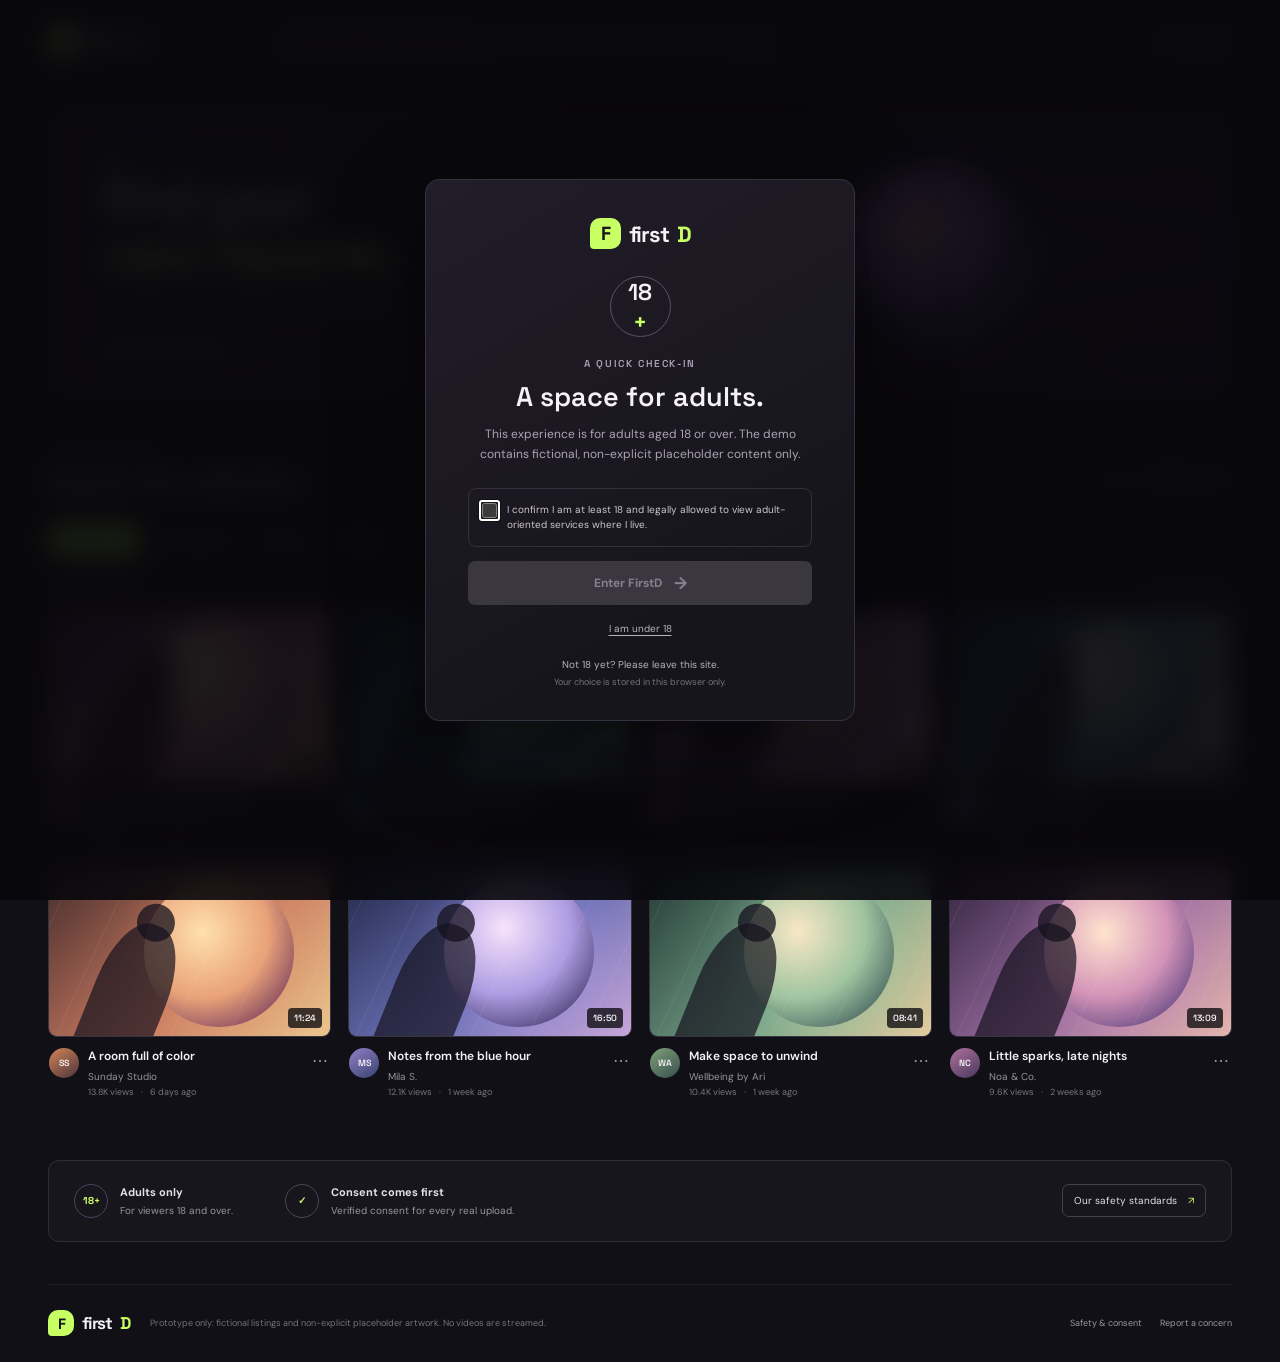
==== firstd-website/index.html @ 81fa3e2a "Deploy FirstD prototype to GitHub Pages Co-authored-by: Copilot App <223556219+Copilot@users.noreply" ====
<!doctype html>
<html lang="en">
<head>
  <meta charset="utf-8">
  <meta name="viewport" content="width=device-width, initial-scale=1">
  <meta name="theme-color" content="#111016">
  <meta name="description" content="FirstD is an original adult-oriented discovery site prototype with fictional, non-explicit demo listings.">
  <title>FirstD — Find your next favorite</title>
  <link rel="stylesheet" href="styles.css">
  <script src="app.js" defer></script>
</head>
<body>
  <header class="topbar">
    <a class="brand" href="#" aria-label="FirstD home"><span class="brand-mark">F</span>first<span class="accent">D</span></a>
    <form class="search" id="search-form" role="search">
      <label class="sr-only" for="search">Search the collection</label>
      <input id="search" type="search" placeholder="Search videos, creators, tags..." autocomplete="off">
      <button aria-label="Search" type="submit">⌕</button>
    </form>
    <button class="upload" id="upload-open" type="button"><span aria-hidden="true">＋</span> Upload</button>
  </header>

  <main>
    <section class="hero">
      <div class="hero-copy">
        <p class="eyebrow"><span class="status-dot"></span> YOUR SPACE, YOUR PACE</p>
        <h1>Find your<br><span class="accent">next favorite.</span></h1>
        <p>A fresh way to explore. Made for curiosity, built around choice.</p>
        <a class="hero-link" href="#discover">Explore the collection <span aria-hidden="true">↘</span></a>
      </div>
      <div class="hero-art" aria-hidden="true"><div class="disc"></div><i>✦</i></div>
      <div class="hero-note">A PLACE TO EXPLORE<br><span>AT YOUR OWN PACE</span></div>
    </section>

    <section id="discover" class="collection">
      <div class="section-title">
        <div><p class="eyebrow">CURATED FOR YOU</p><h2>Explore the collection</h2></div>
        <label class="sort">Sort by
          <select id="sort">
            <option value="popular">Popular</option>
            <option value="newest">Newest</option>
            <option value="title">A–Z</option>
          </select>
        </label>
      </div>
      <nav id="categories" class="categories" aria-label="Filter by category">
        <button class="chip active" aria-pressed="true" data-category="All">For you <span>08</span></button>
        <button class="chip" aria-pressed="false" data-category="Atmosphere">Atmosphere</button>
        <button class="chip" aria-pressed="false" data-category="Stories">Stories</button>
        <button class="chip" aria-pressed="false" data-category="Lifestyle">Lifestyle</button>
        <button class="chip" aria-pressed="false" data-category="Creators">Creators</button>
        <button class="chip" aria-pressed="false" data-category="Wellness">Wellness</button>
      </nav>
      <div class="result-line"><span id="result-count" aria-live="polite"></span><span class="demo-tag">● DEMO LIBRARY</span></div>
      <div class="grid" id="grid"></div>
      <div class="empty" id="empty" hidden>
        <span aria-hidden="true">⌕</span><h3>No matches this time</h3>
        <p>Try another search or choose a different category.</p><button class="link-button" id="clear">Clear filters</button>
      </div>
    </section>

    <section class="trust" aria-label="Community standards">
      <div><span class="trust-icon">18+</span><p><strong>Adults only</strong><br>For viewers 18 and over.</p></div>
      <div><span class="trust-icon">✓</span><p><strong>Consent comes first</strong><br>Verified consent for every real upload.</p></div>
      <button class="outline-button" id="standards-open" type="button">Our safety standards <span>↗</span></button>
    </section>
  </main>

  <footer>
    <a class="brand footer-brand" href="#"><span class="brand-mark">F</span>first<span class="accent">D</span></a>
    <p>Prototype only: fictional listings and non-explicit placeholder artwork. No videos are streamed.</p>
    <div><button id="footer-standards" type="button">Safety &amp; consent</button><button id="footer-report" type="button">Report a concern</button></div>
  </footer>

  <div class="age-backdrop" id="age-gate" role="dialog" aria-modal="true" aria-labelledby="age-title">
    <div class="age-card">
      <a class="brand" href="#"><span class="brand-mark">F</span>first<span class="accent">D</span></a>
      <div class="age-symbol">18<span>+</span></div>
      <p class="eyebrow accent">A QUICK CHECK-IN</p>
      <h2 id="age-title">A space for adults.</h2>
      <p class="age-copy">This experience is for adults aged 18 or over. The demo contains fictional, non-explicit placeholder content only.</p>
      <label class="age-check"><input id="age-check" type="checkbox"><span>I confirm I am at least 18 and legally allowed to view adult-oriented services where I live.</span></label>
      <button class="primary" id="age-enter" type="button" disabled>Enter FirstD <span>→</span></button>
      <button class="decline" id="age-decline" type="button">I am under 18</button>
      <p class="age-exit">Not 18 yet? Please leave this site.</p>
      <p class="age-privacy">Your choice is stored in this browser only.</p>
    </div>
  </div>

  <div class="age-backdrop" id="blocked-gate" role="dialog" aria-modal="true" aria-labelledby="blocked-title" hidden>
    <div class="age-card">
      <a class="brand" href="#"><span class="brand-mark">F</span>first<span class="accent">D</span></a>
      <div class="age-symbol">18<span>+</span></div>
      <h2 id="blocked-title">This space is for adults.</h2>
      <p class="age-copy">You need to confirm that you are 18 or over to continue.</p>
      <button class="primary" id="return-age" type="button">Return to age check <span>→</span></button>
    </div>
  </div>

  <dialog class="dialog video-dialog" id="video-dialog" aria-labelledby="detail-title">
    <form method="dialog"><button class="close" aria-label="Close">×</button></form>
    <div class="player" id="player"><span class="play-icon">▶</span><span class="player-label">NON-EXPLICIT DEMO PREVIEW</span></div>
    <div class="detail">
      <div class="detail-line"><span id="detail-category"></span><span id="detail-duration"></span></div>
      <h2 id="detail-title"></h2><p id="detail-creator" class="detail-creator"></p>
      <p id="detail-description" class="description"></p>
      <div class="detail-actions"><button class="outline-button" id="detail-report" type="button">⚑ Report this listing</button><span>Sample listing · no media is streamed</span></div>
    </div>
  </dialog>

  <dialog class="dialog form-dialog" id="report-dialog" aria-labelledby="report-title">
    <form method="dialog"><button class="close" aria-label="Close">×</button></form>
    <p class="eyebrow accent">COMMUNITY SAFETY</p><h2 id="report-title">Report a concern</h2>
    <p class="intro">Tell us why this listing needs attention. Reports help keep a community safe.</p>
    <form id="report-form">
      <label for="report-reason">Reason for report</label>
      <select id="report-reason" required>
        <option value="">Choose a reason</option>
        <option>Non-consensual or intimate content</option>
        <option>Person may be under 18</option>
        <option>Copyright or ownership concern</option>
        <option>Misleading or harmful listing</option>
        <option>Other safety concern</option>
      </select>
      <label for="report-details">Additional details <span>(optional)</span></label>
      <textarea id="report-details" rows="3" maxlength="500" placeholder="Share only information relevant to your report."></textarea>
      <p class="form-note">Prototype only: the report stays in your browser and is not sent to a moderation team.</p>
      <button class="primary" type="submit">Submit demo report</button>
    </form>
  </dialog>

  <dialog class="dialog form-dialog" id="upload-dialog" aria-labelledby="upload-title">
    <form method="dialog"><button class="close" aria-label="Close">×</button></form>
    <p class="eyebrow accent">CREATOR SAFETY</p><h2 id="upload-title">Before you share</h2>
    <p class="intro">Uploads are not enabled in this prototype. Any future user-upload platform should require:</p>
    <ul class="standards-list">
      <li><strong>Everyone depicted is 18+.</strong> Reliably verify age before publication.</li>
      <li><strong>Documented informed consent</strong> from every person shown, including permission to distribute.</li>
      <li><strong>Ownership or a valid license</strong> for every submitted work.</li>
      <li><strong>Clear, prompt reporting and takedown</strong> for illegal or non-consensual content.</li>
    </ul>
    <p class="form-note">This demo does not accept, store, or publish uploads. A real service needs robust age and consent checks plus staffed moderation before launch.</p>
    <button class="primary" id="upload-close" type="button">I understand</button>
  </dialog>

  <dialog class="dialog form-dialog" id="standards-dialog" aria-labelledby="standards-title">
    <form method="dialog"><button class="close" aria-label="Close">×</button></form>
    <p class="eyebrow accent">FIRSTD COMMUNITY</p><h2 id="standards-title">Safety, consent &amp; reporting</h2>
    <p class="intro">A responsible user-upload platform puts people first. This prototype is designed around these standards:</p>
    <ul class="standards-list">
      <li><strong>Adults only:</strong> verify age for all creators and everyone depicted; no minors, ever.</li>
      <li><strong>Explicit consent:</strong> documented permission to record and distribute from every person depicted.</li>
      <li><strong>Respect ownership:</strong> uploaders own or have permission to publish submissions.</li>
      <li><strong>Easy reporting:</strong> clear, accessible channels for urgent safety and takedown concerns.</li>
      <li><strong>Active moderation:</strong> trained human review, timely escalation, and transparent decisions.</li>
    </ul>
    <p class="form-note">No uploads, real videos, or moderation backend are connected to this demo.</p>
    <button class="primary" id="standards-close" type="button">Got it</button>
  </dialog>
  <div class="toast" id="toast" role="status" aria-live="polite"></div>
</body>
</html>
---- firstd-website/styles.css ----
@import url("https://fonts.googleapis.com/css2?family=DM+Sans:wght@400;500;600;700&family=Space+Grotesk:wght@400;500;600;700&display=swap");

:root{color-scheme:dark;--bg:#111016;--surface:#19171f;--raised:#211e28;--line:#302d38;--muted:#9995a2;--text:#f4f1f7;--lime:#c8ff63;--purple:#9c78ff;--sans:"DM Sans","Segoe UI",sans-serif;--display:"Space Grotesk","Segoe UI",sans-serif}
*{box-sizing:border-box}html{scroll-behavior:smooth}body{margin:0;padding:0 48px;background:var(--bg);color:var(--text);font:14px var(--sans)}button,input,select,textarea{font:inherit;color:inherit}button,a,select{ -webkit-tap-highlight-color:transparent}button{cursor:pointer}a{color:inherit;text-decoration:none}.accent{color:var(--lime)}.sr-only{position:absolute;width:1px;height:1px;padding:0;margin:-1px;overflow:hidden;clip:rect(0,0,0,0);white-space:nowrap;border:0}
body>header,main,footer{max-width:1344px;margin-left:auto;margin-right:auto}
.topbar{min-height:82px;display:grid;grid-template-columns:190px minmax(220px,510px) 1fr;gap:32px;align-items:center;border-bottom:1px solid rgba(255,255,255,.06)}
.brand{display:inline-flex;align-items:center;gap:8px;width:max-content;font:700 22px var(--display);letter-spacing:-1.2px}.brand-mark{display:grid;place-items:center;width:31px;height:31px;border-radius:10px 10px 10px 4px;background:var(--lime);color:#17151d;font:700 19px var(--display)}
.search{position:relative}.search input{width:100%;height:44px;padding:0 47px 0 16px;border:1px solid #302d37;border-radius:8px;background:#1a1820;outline:none}.search input:focus{border-color:#8875b2}.search input::placeholder{color:#77727f}.search button{position:absolute;right:5px;top:4px;width:35px;height:35px;border:0;background:none;color:#aaa5b1;font-size:27px}
.upload{justify-self:end;border:0;background:none;color:#ddd9e3;font-weight:600}.upload:hover{color:var(--lime)}.upload span{margin-right:6px;color:var(--lime);font-size:20px;vertical-align:-1px}
.hero{position:relative;display:flex;align-items:center;min-height:285px;margin:27px auto 48px;padding:38px 54px;overflow:hidden;isolation:isolate;border:1px solid #2e2939;border-radius:15px;background:radial-gradient(ellipse at 76% 48%,rgba(137,96,197,.24),transparent 38%),linear-gradient(110deg,#221e2b,#1a1721 62%,#211b2b)}
.hero-copy{z-index:2}.eyebrow{margin:0 0 12px;color:#aaa2b7;font:600 10px var(--display);letter-spacing:1.6px}.status-dot{display:inline-block;width:7px;height:7px;margin-right:8px;border-radius:50%;background:var(--lime);box-shadow:0 0 13px #c8ff6380}
.hero h1{margin:0;font:600 clamp(36px,4.2vw,50px)/1.1 var(--display);letter-spacing:-2.4px}.hero-copy>p:not(.eyebrow){margin:14px 0 21px;color:#aaa5b2;font-size:13px}.hero-link{font-size:12px;font-weight:600}.hero-link span{margin-left:12px;color:var(--lime);font-size:18px}
.hero-art{position:absolute;inset:0 0 0 46%;overflow:hidden}.disc{position:absolute;top:50%;left:54%;width:180px;height:180px;transform:translate(-50%,-50%);border:1px solid #b5a2d633;border-radius:50%;background:radial-gradient(circle at 41% 36%,#f6c98d 0 4%,#c883e1 19%,#7255ad 48%,#282438 69%,#a68eff 71%,#6b5793 73%,#201d2a 76%);box-shadow:0 0 50px #a682ff33}.disc:after{content:"";position:absolute;top:50%;left:50%;width:18px;height:18px;transform:translate(-50%,-50%);border:5px solid #574179;border-radius:50%;background:#e8d9ff}.hero-art:before,.hero-art:after{content:"";position:absolute;top:50%;left:54%;width:350px;height:150px;transform:translate(-50%,-50%) rotate(36deg);border:1px solid #c8ff6324;border-radius:50%}.hero-art:after{width:410px;height:210px;transform:translate(-50%,-50%) rotate(-53deg);border-color:#cab2ff20}.hero-art i{position:absolute;top:23%;left:21%;color:var(--lime);font-size:18px}.hero-note{position:absolute;right:24px;bottom:20px;color:#aaa2b7;font:600 8px/1.7 var(--display);letter-spacing:1.3px;text-align:right}.hero-note span{color:#696473}
.section-title{display:flex;justify-content:space-between;align-items:end}.section-title .eyebrow{margin-bottom:7px}.section-title h2{margin:0;font:600 25px var(--display);letter-spacing:-.8px}.sort{display:flex;align-items:center;gap:9px;padding-bottom:3px;color:var(--muted);font-size:11px}.sort select{min-width:92px;padding:8px 10px;border:1px solid var(--line);border-radius:7px;background:var(--surface);font-size:11px}
.categories{display:flex;gap:9px;margin:25px 0 22px;padding-bottom:3px;overflow-x:auto;scrollbar-width:none}.categories::-webkit-scrollbar{display:none}.chip{flex:0 0 auto;padding:9px 14px;border:1px solid #302d37;border-radius:8px;background:transparent;color:#aaa6b1;font-size:11px}.chip:hover{border-color:#777083;color:var(--text)}.chip.active{border-color:var(--lime);background:var(--lime);color:#171a10;font-weight:700}.chip span{margin-left:5px;opacity:.65;font-size:9px}
.result-line{display:flex;justify-content:space-between;align-items:center;margin:0 1px 14px;color:#9d99a5;font-size:11px}.result-line span:first-child{margin:0}.demo-tag{font:600 9px var(--display);letter-spacing:1px}.demo-tag:first-letter{color:var(--lime)}
.grid{display:grid;grid-template-columns:repeat(4,minmax(0,1fr));gap:26px 17px}.card{min-width:0;cursor:pointer}.thumbnail{position:relative;aspect-ratio:1.67/1;overflow:hidden;border:1px solid #ffffff12;border-radius:9px;background:#262332;transition:transform .18s,border-color .18s}.card:hover .thumbnail,.card:focus-visible .thumbnail{transform:translateY(-2px);border-color:#c8ff6375}
.thumb-art{position:absolute;inset:0;overflow:hidden;background:var(--bg-art)}.thumb-art:before{content:"";position:absolute;width:150px;height:150px;right:13%;top:50%;transform:translateY(-50%);border-radius:50%;background:var(--object);box-shadow:0 0 42px var(--glow)}.thumb-art:after{content:"";position:absolute;inset:0;opacity:.3;background:repeating-linear-gradient(115deg,transparent 0 24px,#ffffff38 25px,transparent 26px 52px)}.silhouette{position:absolute;z-index:1;left:15%;bottom:-44px;width:74px;height:160px;transform:rotate(22deg);border-radius:45% 45% 8px 8px;background:#14111cb0}.silhouette:after{content:"";position:absolute;top:-21px;left:15px;width:38px;height:38px;border-radius:50%;background:#14111cc0}
.art-1{--bg-art:linear-gradient(135deg,#392245,#bb6f88 56%,#f4bb82);--object:radial-gradient(circle at 34% 32%,#ffe9c8,#e89c9a 46%,#885c9b 75%);--glow:#f6aec355}.art-2{--bg-art:linear-gradient(125deg,#152e40,#4b8c97 54%,#b5d4b0);--object:radial-gradient(circle at 42% 39%,#f8e6c0,#86c5b6 48%,#38637d 75%);--glow:#71d7d055}.art-3{--bg-art:linear-gradient(145deg,#402b56,#b087c8 54%,#efb3bd);--object:radial-gradient(circle at 40% 36%,#fff0db,#d8a6c5 49%,#71568d 77%);--glow:#ca99ec55}.art-4{--bg-art:linear-gradient(125deg,#172d3a,#64879a 56%,#d6c9a1);--object:radial-gradient(circle at 35% 32%,#eae9d3,#7fa2ab 52%,#364a67 78%);--glow:#9bcdd055}.art-5{--bg-art:linear-gradient(135deg,#452c2c,#c97a61 55%,#ebc68d);--object:radial-gradient(circle at 39% 37%,#ffe0ad,#e9a278 50%,#8c4f62 79%);--glow:#ee9c6955}.art-6{--bg-art:linear-gradient(140deg,#22294a,#686eb2 54%,#c8a6d9);--object:radial-gradient(circle at 40% 34%,#f7e3fc,#ad9ce2 50%,#594d83 79%);--glow:#b3a1ff55}.art-7{--bg-art:linear-gradient(130deg,#243a36,#77a48a 55%,#e2cc9e);--object:radial-gradient(circle at 36% 36%,#f8e7c5,#a0c4a0 50%,#57756c 78%);--glow:#ace4ae55}.art-8{--bg-art:linear-gradient(135deg,#33253f,#986a9f 53%,#e5b5ad);--object:radial-gradient(circle at 40% 37%,#ffe4ce,#d494b8 49%,#76558b 78%);--glow:#de96cc55}
.duration{position:absolute;z-index:2;right:8px;bottom:8px;padding:4px 6px;border-radius:4px;background:#0c0b0fc7;font:600 9px var(--display)}.play{position:absolute;z-index:2;top:50%;left:50%;display:grid;place-items:center;width:40px;height:40px;transform:translate(-50%,-50%) scale(.85);border:1px solid #ffffff70;border-radius:50%;background:#14101a80;opacity:0;transition:.18s}.card:hover .play,.card:focus-visible .play{transform:translate(-50%,-50%) scale(1);opacity:1}
.meta{display:flex;gap:9px;padding:11px 1px 0}.creator-avatar{flex:0 0 auto;display:grid;place-items:center;width:30px;height:30px;border-radius:50%;background:linear-gradient(145deg,var(--av1),var(--av2));font:600 9px var(--display)}.av-1{--av1:#8d4e76;--av2:#36263f}.av-2{--av1:#468b87;--av2:#243950}.av-3{--av1:#bb776a;--av2:#503c73}.av-4{--av1:#7384a3;--av2:#3b455f}.av-5{--av1:#d28556;--av2:#4d333b}.av-6{--av1:#9480c8;--av2:#36426f}.av-7{--av1:#7da07a;--av2:#394f4d}.av-8{--av1:#ae719b;--av2:#49385e}.copy{flex:1;min-width:0}.title{margin:0 0 5px;overflow:hidden;font-size:12px;font-weight:600;line-height:1.45;text-overflow:ellipsis;white-space:nowrap}.creator{margin:0 0 3px;color:#96919d;font-size:10px}.stats{display:flex;gap:7px;color:#787480;font-size:9px}.more{flex:0 0 auto;width:24px;height:26px;border:0;background:none;color:#9994a0;font-size:16px}.empty{padding:62px 10px 70px;text-align:center}.empty>span{color:var(--purple);font-size:35px}.empty h3{margin:12px 0 7px;font:600 18px var(--display)}.empty p{color:var(--muted);font-size:12px}.link-button{border:0;background:none;color:var(--lime);font-size:12px}
.trust{display:flex;align-items:center;gap:52px;margin:62px auto 42px;padding:22px 25px;border:1px solid #302d37;border-radius:11px;background:#18161d}.trust>div{display:flex;align-items:center;gap:12px}.trust-icon{display:grid;place-items:center;width:34px;height:34px;border:1px solid #4d435e;border-radius:50%;color:var(--lime);font:700 10px var(--display)}.trust p{margin:0;color:#9995a2;font-size:10px;line-height:1.7}.trust strong{color:#e4e0e9;font-size:11px}.outline-button{padding:9px 11px;border:1px solid #45404e;border-radius:7px;background:transparent;color:#e3dfea;font-size:10px}.outline-button:hover{border-color:#8e7aab}.trust>.outline-button{margin-left:auto}.outline-button span{margin-left:8px;color:var(--lime)}
footer{display:flex;align-items:center;gap:20px;min-height:78px;border-top:1px solid #ffffff12}.footer-brand{font-size:17px}.footer-brand .brand-mark{width:26px;height:26px;font-size:15px}footer>p{flex:1;margin:0;color:#77727f;font-size:9px}footer>div{display:flex;gap:18px}footer button{padding:5px 0;border:0;background:none;color:#9c97a4;font-size:9px}footer button:hover{color:var(--lime)}
.age-backdrop{position:fixed;z-index:30;inset:0;display:grid;align-items:start;justify-items:center;overflow-y:auto;padding:20px;background:#08070be8;backdrop-filter:blur(13px)}[hidden]{display:none!important}.age-card{width:min(100%,430px);margin:auto 0;padding:38px 42px 32px;border:1px solid #37313f;border-radius:14px;background:linear-gradient(150deg,#211d29,#17151c 72%);box-shadow:0 24px 90px #0000007a;text-align:center}.age-card>.brand{margin:0 auto 27px}.age-symbol{display:grid;place-items:center;width:61px;height:61px;margin:0 auto 20px;border:1px solid #57506a;border-radius:50%;font:600 23px var(--display)}.age-symbol span{color:var(--lime)}.age-card .eyebrow{margin-bottom:9px}.age-card h2{margin:0 0 11px;font:600 27px var(--display)}.age-copy{margin:0 0 23px;color:#aaa5b2;font-size:12px;line-height:1.65}.age-check{display:flex;align-items:flex-start;gap:10px;padding:13px;border:1px solid #34303b;border-radius:8px;color:#cbc6d0;font-size:10px;line-height:1.55;text-align:left;cursor:pointer}.age-check input{flex:0 0 auto;width:15px;height:15px;margin:1px 0 0;accent-color:var(--lime)}
.primary{display:flex;align-items:center;justify-content:center;gap:12px;width:100%;min-height:44px;margin-top:14px;padding:10px 16px;border:0;border-radius:7px;background:var(--lime);color:#17190f;font-size:12px;font-weight:700}.primary:disabled{background:#3a3740;color:#85808c;cursor:not-allowed}.primary span{font-size:17px}.age-exit{margin:15px 0 5px;color:#b8b2bf;font-size:10px}.age-privacy{margin:0;color:#77727e;font-size:9px}
.decline{width:100%;margin-top:9px;padding:8px;border:0;background:transparent;color:#b8b2bf;font-size:10px;text-decoration:underline;text-underline-offset:3px}.decline:hover{color:var(--text)}body.gate-active{overflow:hidden}
.dialog{position:fixed;width:min(680px,calc(100% - 32px));max-height:min(90vh,800px);padding:0;overflow:auto;border:1px solid #3b3545;border-radius:13px;background:#19171f;color:var(--text);box-shadow:0 20px 100px #0009}.dialog::backdrop{background:#07060ad4;backdrop-filter:blur(7px)}.close{position:sticky;z-index:3;top:13px;float:right;display:grid;place-items:center;width:31px;height:31px;margin:13px 13px -44px 0;border:1px solid #ffffff30;border-radius:50%;background:#0f0e13bd;font-size:20px}.player{position:relative;display:grid;place-items:center;aspect-ratio:16/8.3;overflow:hidden;background:radial-gradient(ellipse at 62% 50%,#795b8c,#392a45 48%,#17141f 78%)}.player:before{position:absolute;content:"";inset:0;opacity:.35;background:repeating-linear-gradient(130deg,transparent 0 35px,#ffffff1a 36px,transparent 37px 70px)}.play-icon{z-index:1;display:grid;place-items:center;width:54px;height:54px;padding-left:3px;border:1px solid #ffffff8c;border-radius:50%;background:#140f1966}.player-label{position:absolute;bottom:12px;left:15px;color:#ffffffb3;font:600 8px var(--display);letter-spacing:1px}.detail{padding:22px 25px 24px}.detail-line{display:flex;justify-content:space-between;margin-bottom:10px;color:#8f8997;font-size:10px}.detail-line span:first-child{color:var(--lime);font-weight:600}.detail h2,.form-dialog h2{margin:0 0 7px;font:600 22px var(--display)}.detail-creator{margin:0 0 14px;color:#aaa3b2;font-size:11px}.description{margin:0 0 20px;color:#c0bbc6;font-size:12px;line-height:1.6}.detail-actions{display:flex;justify-content:space-between;align-items:center;gap:14px;padding-top:13px;border-top:1px solid #302d37}.detail-actions>span{color:#817b88;font-size:9px;text-align:right}
.form-dialog{width:min(475px,calc(100% - 32px));padding:29px;overflow:visible}.form-dialog>.eyebrow{padding-top:3px}.form-dialog h2{font-size:24px}.intro{margin:10px 0 19px;color:#aaa5b2;font-size:11px;line-height:1.65}.form-dialog label{display:block;margin:14px 0 6px;color:#ddd8e1;font-size:10px;font-weight:600}.form-dialog label span{color:#88828e;font-weight:400}.form-dialog select,.form-dialog textarea{width:100%;padding:10px;border:1px solid #393541;border-radius:6px;outline:none;background:#211e27;color:#e7e3eb;font-size:11px}.form-dialog textarea{resize:vertical;line-height:1.5}.form-dialog select:focus,.form-dialog textarea:focus{border-color:#8e78b0}.form-note{margin:14px 0 0;color:#8c8693;font-size:9px;line-height:1.6}.form-dialog .primary{margin-top:18px}.standards-list{display:grid;gap:12px;margin:0;padding:0 0 0 17px;color:#ada8b3;font-size:11px;line-height:1.6}.standards-list li::marker{color:var(--lime)}.standards-list strong{color:#e4dfe9}.toast{position:fixed;z-index:40;right:24px;bottom:24px;max-width:min(360px,calc(100% - 48px));padding:12px 16px;border:1px solid #5b535f;border-radius:8px;background:#292530;color:#eae6ef;font-size:11px;line-height:1.5;box-shadow:0 10px 35px #0006;opacity:0;transform:translateY(10px);pointer-events:none;transition:.2s}.toast.visible{opacity:1;transform:translateY(0)}
@media(max-width:950px){body{padding:0 28px}.topbar{grid-template-columns:150px minmax(180px,1fr) auto;gap:18px}.grid{grid-template-columns:repeat(3,minmax(0,1fr))}.hero{padding-left:36px}.hero-art{left:42%}.trust{gap:25px}}
@media(max-width:650px){body{padding:0 17px}.topbar{min-height:66px;grid-template-columns:1fr auto;gap:11px;padding:10px 0}.topbar>.brand{font-size:20px}.topbar .search{grid-column:1/-1;grid-row:2}.upload{grid-column:2;grid-row:1;font-size:11px}.hero{min-height:260px;margin:17px auto 36px;padding:30px 23px}.hero h1{max-width:290px;font-size:37px}.hero-copy>p:not(.eyebrow){max-width:260px;font-size:12px;line-height:1.55}.hero-art{left:34%;opacity:.66}.disc{left:64%;width:135px;height:135px}.hero-art:before,.hero-art:after{left:64%}.hero-note{right:13px;bottom:12px;font-size:7px}.section-title{align-items:center}.section-title h2{font-size:21px}.sort{gap:5px;font-size:9px}.sort select{min-width:77px;padding:7px;font-size:10px}.categories{gap:7px;margin:20px 0 17px}.chip{padding:8px 11px;font-size:10px}.grid{grid-template-columns:repeat(2,minmax(0,1fr));gap:21px 11px}.thumbnail{border-radius:7px}.thumb-art:before{width:110px;height:110px}.silhouette{width:57px;height:126px}.meta{gap:6px;padding-top:8px}.creator-avatar{width:25px;height:25px;font-size:8px}.title{font-size:10px}.creator,.stats{font-size:8px}.more{width:17px;font-size:14px}.trust{display:grid;grid-template-columns:1fr 1fr;gap:17px 8px;margin:42px auto 29px;padding:17px 14px}.trust>div{gap:8px}.trust-icon{width:29px;height:29px;font-size:9px}.trust p,.trust strong{font-size:9px}.trust>.outline-button{grid-column:1/-1;justify-self:start;margin:0}.trust .outline-button{margin-left:0}footer{flex-wrap:wrap;gap:9px 14px;padding:15px 0}footer>p{flex:1 1 calc(100% - 130px);line-height:1.5}footer>div{width:100%;justify-content:space-between}.age-card{padding:30px 24px 25px}.age-card h2{font-size:25px}.form-dialog{padding:24px 20px}}
@media(prefers-reduced-motion:reduce){*,*:before,*:after{scroll-behavior:auto!important;transition-duration:.01ms!important}}
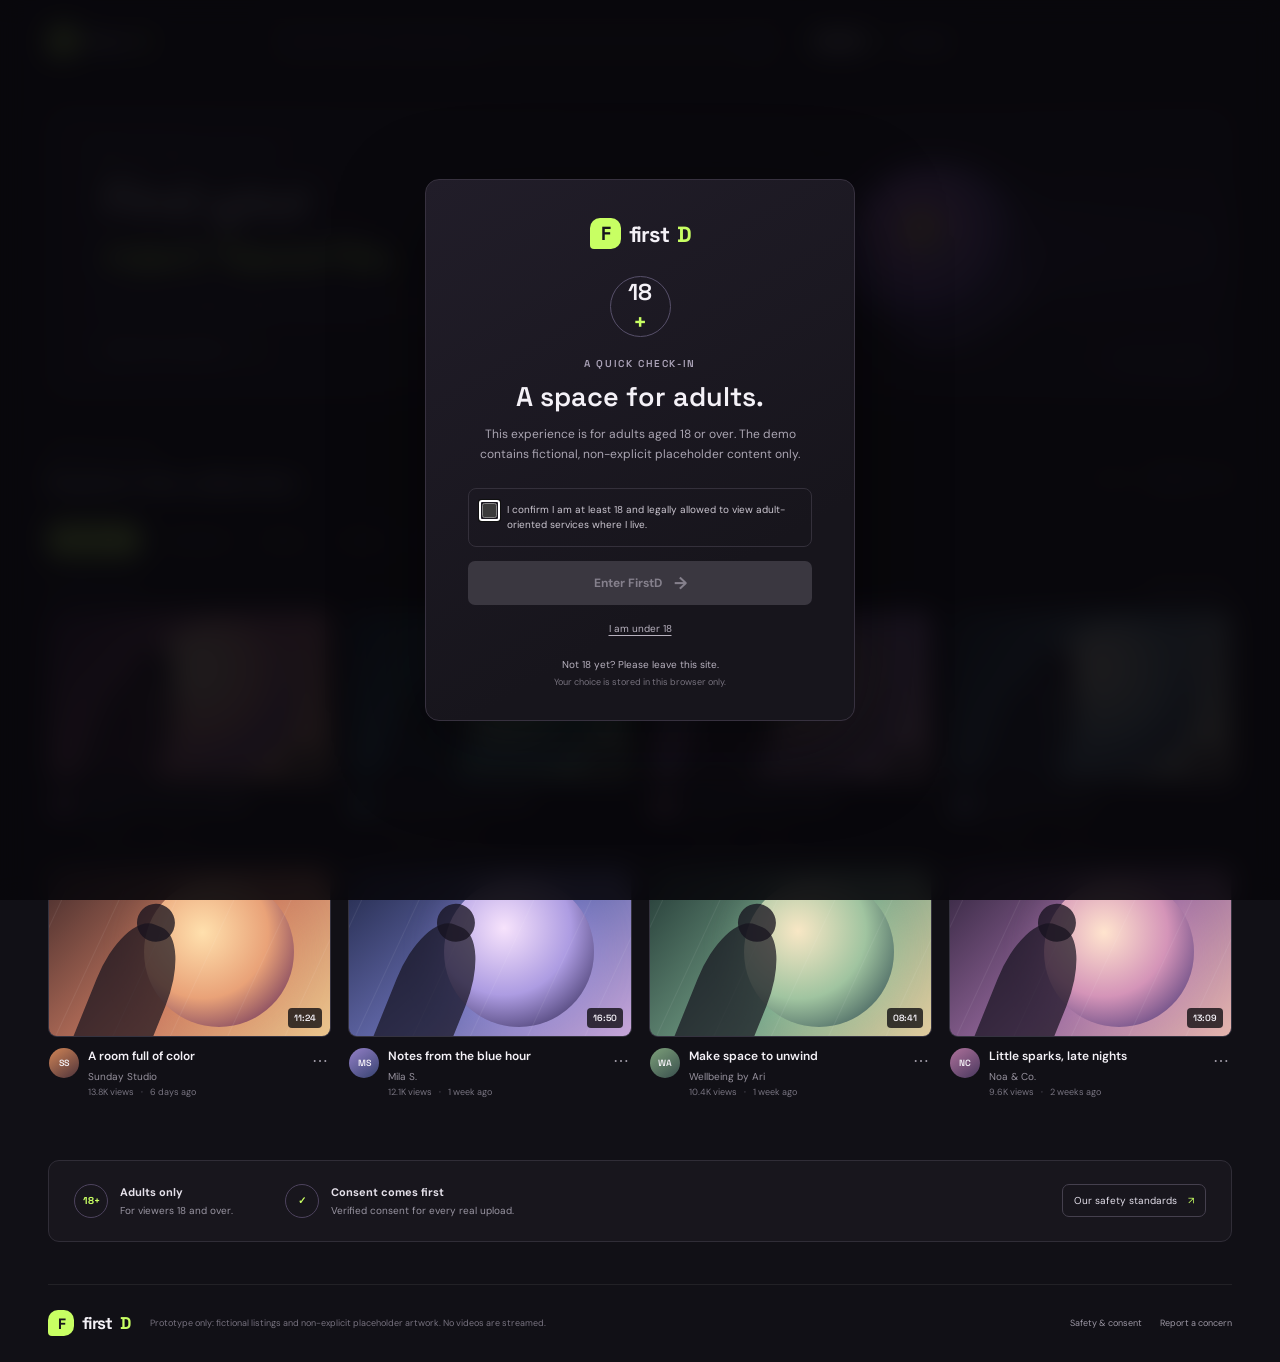
==== commit b687d83c: "Add demo login and PWA support" ====
--- a/firstd-website/index.html
+++ b/firstd-website/index.html
@@ -4,6 +4,11 @@
   <meta charset="utf-8">
   <meta name="viewport" content="width=device-width, initial-scale=1">
   <meta name="theme-color" content="#111016">
+  <link rel="manifest" href="manifest.webmanifest">
+  <link rel="icon" href="icons/firstd.svg" type="image/svg+xml">
+  <meta name="apple-mobile-web-app-capable" content="yes">
+  <meta name="apple-mobile-web-app-status-bar-style" content="black-translucent">
+  <meta name="apple-mobile-web-app-title" content="FirstD">
   <meta name="description" content="FirstD is an original adult-oriented discovery site prototype with fictional, non-explicit demo listings.">
   <title>FirstD — Find your next favorite</title>
   <link rel="stylesheet" href="styles.css">
@@ -17,7 +22,7 @@
       <input id="search" type="search" placeholder="Search videos, creators, tags..." autocomplete="off">
       <button aria-label="Search" type="submit">⌕</button>
     </form>
-    <button class="upload" id="upload-open" type="button"><span aria-hidden="true">＋</span> Upload</button>
+    <div class="account-actions"><button class="account-button" id="login-open" type="button">Log in</button><button class="account-button signed-in" id="logout" type="button" hidden>Sign out</button><button class="upload" id="upload-open" type="button"><span aria-hidden="true">＋</span> Upload</button></div>
   </header>
 
   <main>
@@ -71,6 +76,20 @@
     <p>Prototype only: fictional listings and non-explicit placeholder artwork. No videos are streamed.</p>
     <div><button id="footer-standards" type="button">Safety &amp; consent</button><button id="footer-report" type="button">Report a concern</button></div>
   </footer>
+
+  <dialog class="dialog form-dialog auth-dialog" id="login-dialog" aria-labelledby="login-title">
+    <form method="dialog"><button class="close" aria-label="Close">×</button></form>
+    <p class="eyebrow accent">WELCOME BACK</p><h2 id="login-title">Log in to FirstD</h2>
+    <p class="intro">Demo only. This prototype does not verify accounts or send credentials to a server.</p>
+    <form id="login-form">
+      <label for="login-email">Email</label>
+      <input id="login-email" type="email" autocomplete="username" required placeholder="you@example.com">
+      <label for="login-password">Password</label>
+      <input id="login-password" type="password" autocomplete="current-password" required minlength="1" placeholder="Any value for this demo">
+      <p class="form-note">Your password is used only to complete this demo form. It is not stored or transmitted.</p>
+      <button class="primary" type="submit">Continue <span>→</span></button>
+    </form>
+  </dialog>
 
   <div class="age-backdrop" id="age-gate" role="dialog" aria-modal="true" aria-labelledby="age-title">
     <div class="age-card">
